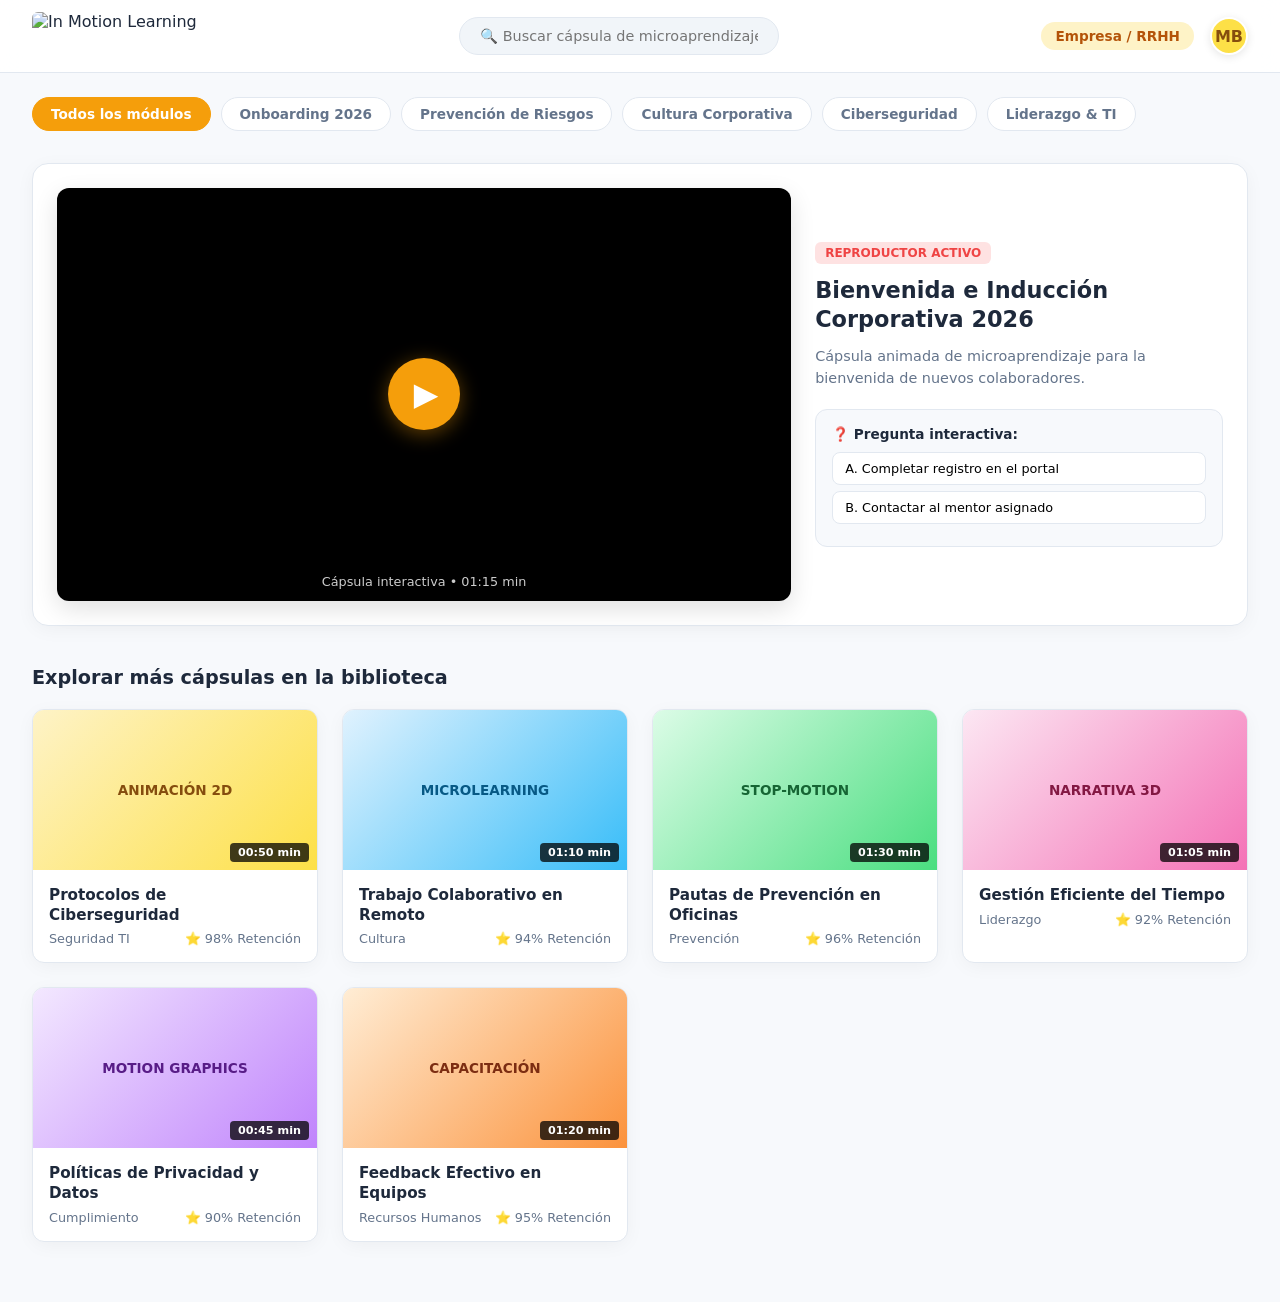
==== demo.html @ 39635323 "initial commit" ====
<!DOCTYPE html>
<html lang="es">
<head>
    <meta charset="UTF-8">
    <meta name="viewport" content="width=device-width, initial-scale=1.0">
    <title>In Motion Learning - Plataforma Demo</title>
    <style>
        :root {
            --bg-color: #f7f9fc;
            --surface-color: #ffffff;
            --text-primary: #1e293b;
            --text-secondary: #64748b;
            --accent-yellow: #f59e0b;
            --accent-red: #ef4444;
            --accent-soft: #fef3c7;
            --border-color: #e2e8f0;
            --card-shadow: 0 4px 20px -2px rgba(0, 0, 0, 0.05);
            --radius-lg: 16px;
            --radius-md: 12px;
        }

        * {
            box-sizing: border-box;
            margin: 0;
            padding: 0;
            font-family: 'Segoe UI', system-ui, -apple-system, sans-serif;
        }

        body {
            background-color: var(--bg-color);
            color: var(--text-primary);
            min-height: 100vh;
            display: flex;
            flex-direction: column;
        }

        /* Header Fijo con Logo de In Motion */
        header {
            position: sticky;
            top: 0;
            z-index: 100;
            background: rgba(255, 255, 255, 0.9);
            backdrop-filter: blur(12px);
            border-bottom: 1px solid var(--border-color);
            padding: 12px 32px;
            display: flex;
            justify-content: space-between;
            align-items: center;
        }

        .logo-container {
            display: flex;
            align-items: center;
            gap: 12px;
        }

        /* Logo In Motion Learning */
        .logo-img {
            height: 48px;
            width: auto;
            border-radius: 6px;
            object-fit: contain;
        }

        .search-box {
            background: #f1f5f9;
            border: 1px solid var(--border-color);
            border-radius: 24px;
            padding: 10px 20px;
            width: 320px;
            font-size: 0.9rem;
            color: var(--text-primary);
            outline: none;
            transition: all 0.2s;
        }

        .search-box:focus {
            border-color: var(--accent-yellow);
            background: #fff;
            box-shadow: 0 0 0 3px rgba(245, 158, 11, 0.15);
        }

        .user-nav {
            display: flex;
            align-items: center;
            gap: 16px;
        }

        .user-badge {
            background: var(--accent-soft);
            color: #b45309;
            padding: 6px 14px;
            border-radius: 20px;
            font-size: 0.85rem;
            font-weight: 600;
        }

        .avatar {
            width: 38px;
            height: 38px;
            border-radius: 50%;
            background: #fde047;
            display: flex;
            align-items: center;
            justify-content: center;
            font-weight: bold;
            color: #854d0e;
            border: 2px solid #fff;
            box-shadow: 0 2px 8px rgba(0,0,0,0.1);
        }

        /* Layout Principal */
        main {
            max-width: 1280px;
            margin: 0 auto;
            padding: 24px 32px 60px 32px;
            width: 100%;
        }

        /* Chips de Categorías */
        .categories-bar {
            display: flex;
            gap: 10px;
            margin-bottom: 24px;
            overflow-x: auto;
            padding-bottom: 8px;
        }

        .chip {
            background: var(--surface-color);
            border: 1px solid var(--border-color);
            padding: 8px 18px;
            border-radius: 20px;
            font-size: 0.85rem;
            font-weight: 600;
            color: var(--text-secondary);
            cursor: pointer;
            white-space: nowrap;
            transition: all 0.2s;
        }

        .chip.active, .chip:hover {
            background: var(--accent-yellow);
            color: #fff;
            border-color: var(--accent-yellow);
        }

        /* Sección de Video Principal Destacado */
        .featured-section {
            background: var(--surface-color);
            border-radius: var(--radius-lg);
            box-shadow: var(--card-shadow);
            border: 1px solid var(--border-color);
            padding: 24px;
            margin-bottom: 40px;
            display: grid;
            grid-template-columns: 1.8fr 1fr;
            gap: 24px;
            align-items: center;
        }

        .video-player {
            background: #000;
            border-radius: var(--radius-md);
            aspect-ratio: 16 / 9;
            display: flex;
            flex-direction: column;
            justify-content: center;
            align-items: center;
            position: relative;
            overflow: hidden;
            color: #fff;
            box-shadow: 0 8px 24px rgba(0,0,0,0.12);
        }

        .play-button {
            width: 72px;
            height: 72px;
            border-radius: 50%;
            background: var(--accent-yellow);
            border: none;
            color: #fff;
            font-size: 2rem;
            cursor: pointer;
            display: flex;
            align-items: center;
            justify-content: center;
            box-shadow: 0 4px 20px rgba(245, 158, 11, 0.4);
            transition: transform 0.2s;
            padding-left: 4px;
        }

        .play-button:hover {
            transform: scale(1.08);
            background: var(--accent-red);
        }

        .featured-info {
            display: flex;
            flex-direction: column;
            gap: 12px;
        }

        .tag-badge {
            display: inline-block;
            background: #fee2e2;
            color: var(--accent-red);
            font-size: 0.75rem;
            font-weight: 700;
            padding: 4px 10px;
            border-radius: 6px;
            width: fit-content;
        }

        .featured-title {
            font-size: 1.4rem;
            font-weight: 700;
            line-height: 1.3;
        }

        .featured-desc {
            font-size: 0.9rem;
            color: var(--text-secondary);
            line-height: 1.5;
        }

        .quiz-card {
            background: var(--bg-color);
            border: 1px solid var(--border-color);
            border-radius: var(--radius-md);
            padding: 16px;
            margin-top: 8px;
        }

        .quiz-question {
            font-size: 0.85rem;
            font-weight: 600;
            margin-bottom: 10px;
        }

        .quiz-btn {
            width: 100%;
            text-align: left;
            padding: 8px 12px;
            margin-bottom: 6px;
            background: #fff;
            border: 1px solid var(--border-color);
            border-radius: 8px;
            font-size: 0.8rem;
            cursor: pointer;
            transition: all 0.2s;
        }

        .quiz-btn:hover {
            border-color: var(--accent-yellow);
            background: var(--accent-soft);
        }

        /* Sección de Exploración con Scroll */
        .section-header {
            margin-bottom: 20px;
        }

        .section-title {
            font-size: 1.2rem;
            font-weight: 700;
        }

        /* Grilla de Videos (Scroll Infinito hacia abajo) */
        .video-grid {
            display: grid;
            grid-template-columns: repeat(auto-fill, minmax(280px, 1fr));
            gap: 24px;
        }

        .video-card {
            background: var(--surface-color);
            border-radius: var(--radius-md);
            border: 1px solid var(--border-color);
            box-shadow: var(--card-shadow);
            overflow: hidden;
            cursor: pointer;
            transition: transform 0.2s, box-shadow 0.2s;
        }

        .video-card:hover {
            transform: translateY(-4px);
            box-shadow: 0 12px 28px -4px rgba(0, 0, 0, 0.1);
        }

        .thumbnail {
            width: 100%;
            height: 160px;
            background: #e2e8f0;
            position: relative;
            display: flex;
            align-items: center;
            justify-content: center;
            color: var(--text-secondary);
            font-weight: 600;
            font-size: 0.85rem;
        }

        .thumb-1 { background: linear-gradient(135deg, #fef3c7, #fde047); color: #854d0e; }
        .thumb-2 { background: linear-gradient(135deg, #e0f2fe, #38bdf8); color: #075985; }
        .thumb-3 { background: linear-gradient(135deg, #dcfce7, #4ade80); color: #166534; }
        .thumb-4 { background: linear-gradient(135deg, #fce7f3, #f472b6); color: #831843; }
        .thumb-5 { background: linear-gradient(135deg, #f3e8ff, #c084fc); color: #581c87; }
        .thumb-6 { background: linear-gradient(135deg, #ffedd5, #fb923c); color: #7c2d12; }

        .time-tag {
            position: absolute;
            bottom: 8px;
            right: 8px;
            background: rgba(0, 0, 0, 0.75);
            color: #fff;
            font-size: 0.7rem;
            padding: 3px 8px;
            border-radius: 4px;
        }

        .card-body {
            padding: 16px;
        }

        .card-title {
            font-size: 0.95rem;
            font-weight: 700;
            margin-bottom: 6px;
            line-height: 1.3;
        }

        .card-meta {
            font-size: 0.8rem;
            color: var(--text-secondary);
            display: flex;
            justify-content: space-between;
            align-items: center;
        }

        @media (max-width: 850px) {
            .featured-section {
                grid-template-columns: 1fr;
            }
        }
    </style>
</head>
<body>

    <!-- Header Fijo con Logo -->
    <header>
        <div class="logo-container">
            <!-- Imagen cargada desde la raíz local o marcador si no existe la imagen local -->
            <img class="logo-img" src="logo in motion learningv2.jpg" alt="In Motion Learning" onerror="this.onerror=null; this.src='https://via.placeholder.com/150x50/000000/F59E0B?text=In+Motion+Learning';">
        </div>
        <input type="text" class="search-box" placeholder="🔍 Buscar cápsula de microaprendizaje...">
        <div class="user-nav">
            <span class="user-badge">Empresa / RRHH</span>
            <div class="avatar" title="Mariana Belén">MB</div>
        </div>
    </header>

    <!-- Contenido Principal -->
    <main>

        <!-- Filtros Rápidos -->
        <div class="categories-bar">
            <button class="chip active">Todos los módulos</button>
            <button class="chip">Onboarding 2026</button>
            <button class="chip">Prevención de Riesgos</button>
            <button class="chip">Cultura Corporativa</button>
            <button class="chip">Ciberseguridad</button>
            <button class="chip">Liderazgo & TI</button>
        </div>

        <!-- Video Destacado en Reproducción -->
        <section class="featured-section">
            <div class="video-player">
                <button class="play-button" title="Reproducir">▶</button>
                <span style="position: absolute; bottom: 12px; font-size: 0.8rem; opacity: 0.8;">Cápsula interactiva • 01:15 min</span>
            </div>

            <div class="featured-info">
                <span class="tag-badge">REPRODUCTOR ACTIVO</span>
                <h2 class="featured-title">Bienvenida e Inducción Corporativa 2026</h2>
                <p class="featured-desc">Cápsula animada de microaprendizaje para la bienvenida de nuevos colaboradores.</p>

                <!-- Pequeña interacción de prueba -->
                <div class="quiz-card">
                    <div class="quiz-question">❓ Pregunta interactiva:</div>
                    <button class="quiz-btn">A. Completar registro en el portal</button>
                    <button class="quiz-btn">B. Contactar al mentor asignado</button>
                </div>
            </div>
        </section>

        <!-- Galería para hacer Scroll Continuo para abajo -->
        <div class="section-header">
            <h3 class="section-title">Explorar más cápsulas en la biblioteca</h3>
        </div>

        <section class="video-grid">

            <!-- Tarjeta 1 -->
            <article class="video-card">
                <div class="thumbnail thumb-1">
                    <span>ANIMACIÓN 2D</span>
                    <span class="time-tag">00:50 min</span>
                </div>
                <div class="card-body">
                    <h4 class="card-title">Protocolos de Ciberseguridad</h4>
                    <div class="card-meta">
                        <span>Seguridad TI</span>
                        <span>⭐ 98% Retención</span>
                    </div>
                </div>
            </article>

            <!-- Tarjeta 2 -->
            <article class="video-card">
                <div class="thumbnail thumb-2">
                    <span>MICROLEARNING</span>
                    <span class="time-tag">01:10 min</span>
                </div>
                <div class="card-body">
                    <h4 class="card-title">Trabajo Colaborativo en Remoto</h4>
                    <div class="card-meta">
                        <span>Cultura</span>
                        <span>⭐ 94% Retención</span>
                    </div>
                </div>
            </article>

            <!-- Tarjeta 3 -->
            <article class="video-card">
                <div class="thumbnail thumb-3">
                    <span>STOP-MOTION</span>
                    <span class="time-tag">01:30 min</span>
                </div>
                <div class="card-body">
                    <h4 class="card-title">Pautas de Prevención en Oficinas</h4>
                    <div class="card-meta">
                        <span>Prevención</span>
                        <span>⭐ 96% Retención</span>
                    </div>
                </div>
            </article>

            <!-- Tarjeta 4 -->
            <article class="video-card">
                <div class="thumbnail thumb-4">
                    <span>NARRATIVA 3D</span>
                    <span class="time-tag">01:05 min</span>
                </div>
                <div class="card-body">
                    <h4 class="card-title">Gestión Eficiente del Tiempo</h4>
                    <div class="card-meta">
                        <span>Liderazgo</span>
                        <span>⭐ 92% Retención</span>
                    </div>
                </div>
            </article>

            <!-- Tarjeta 5 -->
            <article class="video-card">
                <div class="thumbnail thumb-5">
                    <span>MOTION GRAPHICS</span>
                    <span class="time-tag">00:45 min</span>
                </div>
                <div class="card-body">
                    <h4 class="card-title">Políticas de Privacidad y Datos</h4>
                    <div class="card-meta">
                        <span>Cumplimiento</span>
                        <span>⭐ 90% Retención</span>
                    </div>
                </div>
            </article>

            <!-- Tarjeta 6 -->
            <article class="video-card">
                <div class="thumbnail thumb-6">
                    <span>CAPACITACIÓN</span>
                    <span class="time-tag">01:20 min</span>
                </div>
                <div class="card-body">
                    <h4 class="card-title">Feedback Efectivo en Equipos</h4>
                    <div class="card-meta">
                        <span>Recursos Humanos</span>
                        <span>⭐ 95% Retención</span>
                    </div>
                </div>
            </article>

        </section>

    </main>

</body>
</html>
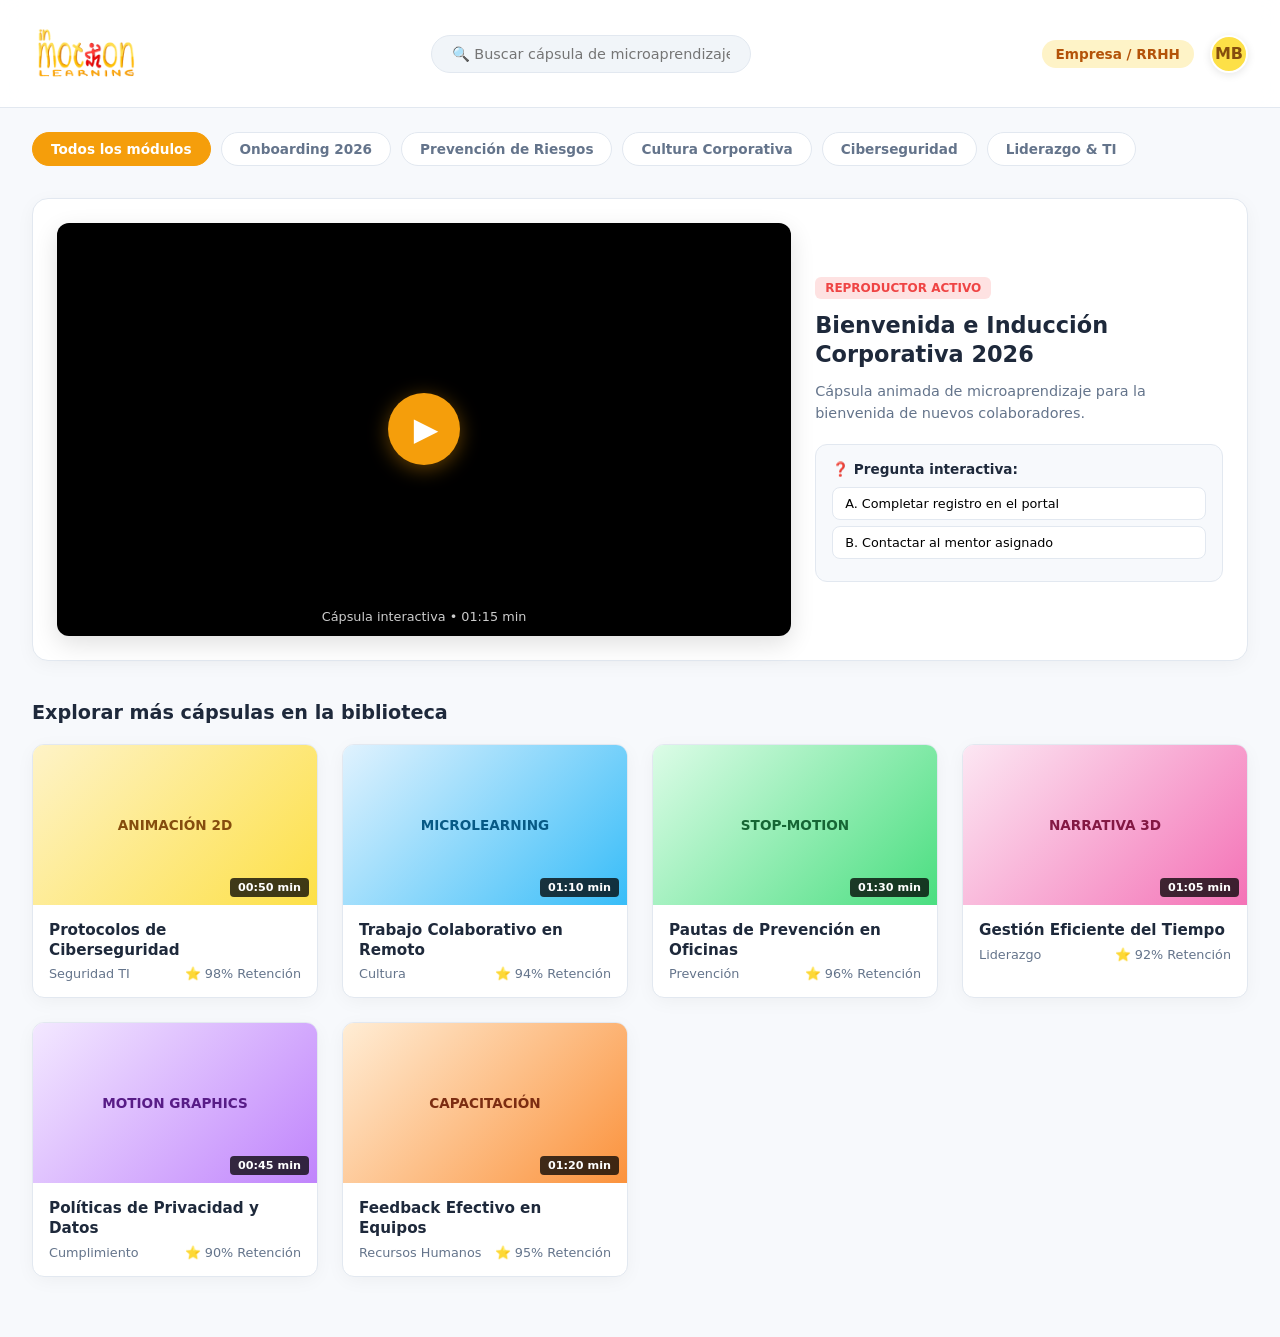
==== commit 1d0e5b66: "Updated demo" ====
--- a/demo.html
+++ b/demo.html
@@ -46,6 +46,7 @@
             display: flex;
             justify-content: space-between;
             align-items: center;
+            height: 12vh;
         }
 
         .logo-container {
@@ -56,7 +57,7 @@
 
         /* Logo In Motion Learning */
         .logo-img {
-            height: 48px;
+            height: 12vh;
             width: auto;
             border-radius: 6px;
             object-fit: contain;
@@ -351,7 +352,7 @@
     <header>
         <div class="logo-container">
             <!-- Imagen cargada desde la raíz local o marcador si no existe la imagen local -->
-            <img class="logo-img" src="logo in motion learningv2.jpg" alt="In Motion Learning" onerror="this.onerror=null; this.src='https://via.placeholder.com/150x50/000000/F59E0B?text=In+Motion+Learning';">
+            <img class="logo-img" src="./src/logoinmotion.png" alt="In Motion Learning" onerror="this.onerror=null; this.src='https://via.placeholder.com/150x50/000000/F59E0B?text=In+Motion+Learning';">
         </div>
         <input type="text" class="search-box" placeholder="🔍 Buscar cápsula de microaprendizaje...">
         <div class="user-nav">
@@ -492,8 +493,53 @@
             </article>
 
         </section>
-
     </main>
-
+<script>
+        document.addEventListener('DOMContentLoaded', () => {
+            // Seleciona todos os cartões de vídeo e os elementos da seção em destaque
+            const videoCards = document.querySelectorAll('.video-card');
+            const featuredTitle = document.querySelector('.featured-title');
+            const featuredDesc = document.querySelector('.featured-desc');
+            const videoPlayer = document.querySelector('.video-player');
+
+            // Armazena a estrutura do botão de play para não perdê-lo ao atualizar o HTML interno
+            const playButtonHtml = '<button class="play-button" title="Reproducir">▶</button>';
+
+            videoCards.forEach(card => {
+                card.addEventListener('click', () => {
+                    // 1. Extrai as informações do cartão clicado
+                    const title = card.querySelector('.card-title').textContent;
+                    const time = card.querySelector('.time-tag').textContent;
+                    const metaCategory = card.querySelectorAll('.card-meta span')[0].textContent;
+                    const thumbnail = card.querySelector('.thumbnail');
+
+                    // 2. Identifica a classe de gradiente do thumbnail (ex: thumb-1, thumb-2)
+                    const thumbClass = Array.from(thumbnail.classList).find(c => c.startsWith('thumb-'));
+
+                    // 3. Atualiza o texto do título e da descrição em destaque
+                    featuredTitle.textContent = title;
+                    featuredDesc.textContent = `Cápsula da categoria de ${metaCategory} selecionada.`;
+
+                    // 4. Aplica o fundo correspondente ao vídeo principal
+                    videoPlayer.className = 'video-player'; // Reseta para a classe base
+                    if (thumbClass) {
+                        videoPlayer.classList.add(thumbClass);
+                    }
+
+                    // 5. Atualiza o tempo de duração exibido no canto do vídeo
+                    videoPlayer.innerHTML = `
+                        ${playButtonHtml}
+                        <span style="position: absolute; bottom: 12px; font-size: 0.8rem; opacity: 0.8; font-weight: 600;">Cápsula interactiva • ${time}</span>
+                    `;
+
+                    // 6. Rola a tela suavemente de volta para o player principal
+                    window.scrollTo({
+                        top: document.querySelector('.featured-section').offsetTop - 100,
+                        behavior: 'smooth'
+                    });
+                });
+            });
+        });
+    </script>
 </body>
 </html>
